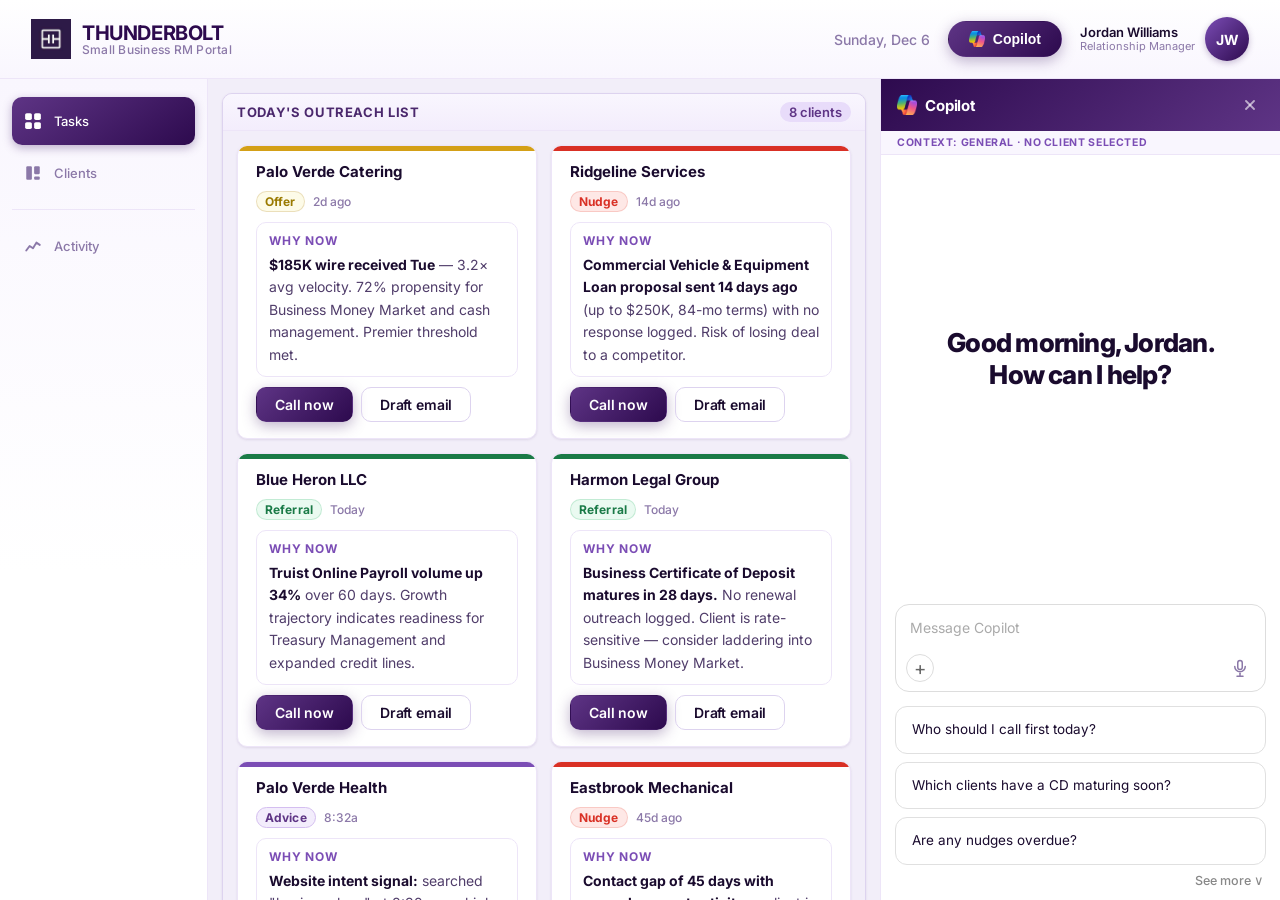
==== protogen/index.html @ 4c299d79 "Refactored files. Also added Truist Small Business Product Catalog with detailed product information" ====
<!DOCTYPE html>
<html lang="en">
<head>
<meta charset="UTF-8">
<meta name="viewport" content="width=device-width, initial-scale=1.0">
<title>RM Portal — Truist</title>
<link rel="preconnect" href="https://fonts.googleapis.com">
<link rel="preconnect" href="https://fonts.gstatic.com" crossorigin>
<link href="https://fonts.googleapis.com/css2?family=Inter:wght@400;500;600;700&display=swap" rel="stylesheet">
<link rel="stylesheet" href="css/tokens.css">
<link rel="stylesheet" href="css/layout.css">
<link rel="stylesheet" href="css/components.css">
</head>
<body>
<div id="app">
  <div class="topbar" id="topbar"></div>
  <div class="layout">
    <nav class="sidebar" id="sidebar"></nav>
    <main class="main" id="main"></main>
    <aside class="cp-panel" id="copilot"></aside>
  </div>
</div>
<div class="overlay off" id="overlay" onclick="if(event.target===this)closeModal()">
  <div class="modal" id="modal"></div>
</div>
<div class="toast off" id="toast"></div>

<script src="js/utils.js"></script>
<script src="js/data.js"></script>
<script src="js/state.js"></script>
<script src="js/views.js"></script>
<script src="js/copilot.js"></script>
<script src="js/app.js"></script>
</body>
</html>
---- protogen/css/tokens.css ----
/* ── TOKENS ──────────────────────────────────────────────── */
:root {
  --p950:#150428; --p900:#2D0A4E; --p800:#4B286D;
  --p700:#5E3485; --p600:#7B4DB5; --p500:#9B6FCC;
  --p400:#B898DC; --p300:#D4BEF0; --p200:#E8DCFA;
  --p100:#F3EDFC; --p50:#F9F6FE;
  --bg:#F2EEF9; --sur:#fff;
  --bdr:#DDD3EF; --bdr-l:#EDE5F8;
  --tx:#1A0B2E; --tx2:#503D6A; --tx3:#8B78A8;
  --red:#D93025; --red-l:#FEE8E6; --red-s:#E74C3C;
  --amb:#9A7A00; --amb-l:#FDFBE8; --amb-s:#D4A017;
  --grn:#1A7A47; --grn-l:#EAFAF1; --grn-d:#27AE60;
  --gray-d:#A09CB0;
  --rmd:10px; --rlg:14px; --rfull:9999px;
  --ssm:0 1px 3px rgba(75,40,109,.08),0 1px 2px rgba(75,40,109,.04);
  --smd:0 4px 16px rgba(75,40,109,.10),0 2px 4px rgba(75,40,109,.06);
  --spur:0 4px 14px rgba(75,40,109,.35);
}
*,*::before,*::after{box-sizing:border-box;margin:0;padding:0}
html,body{height:100%;overflow:hidden}
body{font-family:'Inter',-apple-system,BlinkMacSystemFont,sans-serif;background:var(--bg);color:var(--tx);-webkit-font-smoothing:antialiased;height:100vh;display:flex;flex-direction:column}
---- protogen/css/layout.css ----
/* ── APP SHELL ──────────────────────────────────────────── */
#app{display:flex;flex-direction:column;height:100vh;overflow:hidden}

/* ── TOPBAR ─────────────────────────────────────────────── */
.topbar{height:79px;border-bottom:1px solid var(--bdr-l);background:linear-gradient(180deg,#fff 0%,var(--p50) 100%);display:flex;align-items:center;padding:0 31px;gap:18px;flex-shrink:0;z-index:20}
.tb-logo{display:flex;flex-direction:row;align-items:center;gap:11px;cursor:pointer;text-decoration:none;line-height:1}
.tb-logo-text{display:flex;flex-direction:column;align-items:flex-start;gap:1px}
.tb-brand{font-size:20px;font-weight:700;color:var(--p900);letter-spacing:-.02em}
.tb-sub{font-size:12px;font-weight:500;color:var(--tx3);letter-spacing:.02em}
.tb-spacer{flex:1}
.tb-date{font-size:14px;font-weight:500;color:var(--tx3);white-space:nowrap}
.tb-cop{font-size:14px;font-weight:600;padding:9px 20px;border:1px solid var(--p300);border-radius:var(--rfull);color:var(--p700);cursor:pointer;background:#fff;display:flex;align-items:center;gap:6px;transition:all .15s;white-space:nowrap;user-select:none}
.tb-cop.on{background:linear-gradient(135deg,var(--p700),var(--p900));color:#fff;border-color:transparent;box-shadow:var(--spur)}
.tb-back{font-size:15px;font-weight:500;color:var(--tx3);cursor:pointer;display:flex;align-items:center;gap:4px;text-decoration:none}
.tb-back:hover{color:var(--p700)}
.tb-av{width:44px;height:44px;border-radius:50%;background:linear-gradient(135deg,var(--p600),var(--p900));display:flex;align-items:center;justify-content:center;font-size:14px;font-weight:700;color:#fff;flex-shrink:0;box-shadow:0 2px 6px rgba(75,40,109,.3)}
.tb-av-info{display:flex;flex-direction:column;line-height:1.2}
.tb-av-name{font-size:13px;font-weight:600;color:var(--tx)}
.tb-av-role{font-size:11px;color:var(--tx3)}

/* ── LAYOUT ─────────────────────────────────────────────── */
.layout{flex:1;display:flex;overflow:hidden}

/* ── SIDEBAR ─────────────────────────────────────────────── */
.sidebar{width:208px;border-right:1px solid var(--bdr-l);background:linear-gradient(180deg,var(--p50) 0%,#fff 60%);display:flex;flex-direction:column;align-items:flex-start;padding:18px 12px;gap:4px;flex-shrink:0}
.sb-ic{width:100%;height:48px;border-radius:var(--rmd);display:flex;align-items:center;gap:12px;padding:0 12px;color:var(--tx3);cursor:pointer;transition:all .15s;text-decoration:none;border:none;background:transparent;font-size:13px;font-weight:500}
.sb-ic:hover{background:var(--p100);color:var(--p700)}
.sb-ic svg{flex-shrink:0}
.sb-ic.on{background:linear-gradient(145deg,var(--p700),var(--p900));color:#fff;box-shadow:0 3px 10px rgba(75,40,109,.35)}
.sb-div{width:100%;height:1px;background:var(--bdr-l);margin:8px 0}

/* ── MAIN ───────────────────────────────────────────────── */
.main{flex:1;overflow-y:auto;display:flex;flex-direction:column;min-width:0}

/* ── COPILOT PANEL ──────────────────────────────────────── */
.cp-panel{width:400px;border-left:1px solid var(--bdr-l);display:flex;flex-direction:column;flex-shrink:0;background:#fff;transition:width .2s,opacity .2s}
.cp-panel.off{width:0;opacity:0;overflow:hidden;pointer-events:none;border:none}
.cp-hd{height:52px;padding:0 16px;background:linear-gradient(140deg,var(--p900),var(--p700));border-bottom:none;display:flex;align-items:center;justify-content:space-between;flex-shrink:0}
.cp-hd-l{display:flex;align-items:center;gap:8px}
.cp-hd-r{display:flex;align-items:center;gap:2px}
.cp-ic{width:24px;height:24px;display:flex;align-items:center;justify-content:center;flex-shrink:0}
.cp-ttl{font-size:15px;font-weight:700;color:#fff;letter-spacing:-.01em}
.cp-icon-btn{width:28px;height:28px;border:none;background:transparent;border-radius:6px;cursor:pointer;color:rgba(255,255,255,.6);display:flex;align-items:center;justify-content:center;transition:all .15s;flex-shrink:0}
.cp-icon-btn:hover{background:rgba(255,255,255,.15);color:#fff}
.cp-x{width:28px;height:28px;border:none;background:transparent;border-radius:6px;cursor:pointer;color:rgba(255,255,255,.6);display:flex;align-items:center;justify-content:center;transition:all .15s;flex-shrink:0}
.cp-x:hover{background:rgba(255,255,255,.15);color:#fff}
.cp-ctx{padding:5px 16px;border-bottom:1px solid var(--bdr-l);font-size:10.5px;font-weight:700;color:var(--p600);background:var(--p50);letter-spacing:.06em;text-transform:uppercase;flex-shrink:0;white-space:nowrap;overflow:hidden;text-overflow:ellipsis}
.cp-empty{flex:1;display:flex;flex-direction:column;align-items:center;justify-content:center;padding:0 24px 32px;pointer-events:none}
.cp-ask{font-size:26px;font-weight:800;color:var(--tx);text-align:center;line-height:1.2;letter-spacing:-.03em}
.cp-msgs{flex:1;padding:12px 14px 6px;display:flex;flex-direction:column;gap:10px;overflow-y:auto;min-height:0}
.msg{font-size:13.5px;line-height:1.65;padding:10px 13px;border-radius:14px}
.msg.usr{background:linear-gradient(135deg,var(--p700),var(--p600));color:#fff;align-self:flex-end;max-width:88%;box-shadow:0 2px 8px rgba(75,40,109,.22);border-bottom-right-radius:4px}
.msg.ast{background:#f5f5f5;color:var(--tx2);border-top-left-radius:4px}
.msg.typ{background:#f5f5f5;color:var(--tx3);letter-spacing:3px;align-self:flex-start;border-top-left-radius:4px}
.cp-in-area{padding:10px 14px 14px;background:#fff;flex-shrink:0}
.cp-in-wrap{border:1.5px solid #ddd;border-radius:14px;background:#fff;transition:border-color .15s,box-shadow .15s}
.cp-in-wrap:focus-within{border-color:var(--p400);box-shadow:0 0 0 3px rgba(155,111,204,.12)}
.cp-in{width:100%;font-size:14px;font-family:inherit;padding:12px 14px 6px;border:none;color:var(--tx);background:transparent;outline:none;resize:none;line-height:1.5;min-height:44px;max-height:120px;overflow-y:auto;display:block}
.cp-in::placeholder{color:#aaa}
.cp-in-toolbar{display:flex;align-items:center;justify-content:space-between;padding:4px 10px 8px}
.cp-in-plus{width:28px;height:28px;border-radius:50%;border:1.5px solid #ddd;background:#fff;display:flex;align-items:center;justify-content:center;font-size:19px;line-height:1;color:#666;cursor:pointer;transition:all .15s;font-family:inherit}
.cp-in-plus:hover{border-color:var(--p400);color:var(--p700)}
.cp-btn{width:30px;height:30px;background:transparent;border-radius:50%;display:flex;align-items:center;justify-content:center;color:var(--tx3);cursor:pointer;flex-shrink:0;border:none;font-family:inherit;transition:all .15s}
.cp-btn:hover{color:var(--p700);background:var(--p100)}
.cp-btn.listening{color:var(--red);animation:mic-pulse 1s ease-in-out infinite}
@keyframes mic-pulse{0%,100%{transform:scale(1);opacity:1}50%{transform:scale(1.18);opacity:.75}}
.cp-cards{padding:0 14px 12px;display:flex;flex-direction:column;gap:8px;flex-shrink:0}
.cp-card{border:1px solid #e0e0e0;border-radius:12px;padding:13px 16px;font-size:13.5px;color:var(--tx);cursor:pointer;background:#fff;transition:background .12s,border-color .12s;line-height:1.45;text-align:left;user-select:none;width:100%;font-family:inherit;box-shadow:none}
.cp-card:hover{background:#f9f9fc;border-color:var(--p300)}
.cp-card-link{color:var(--p700);font-weight:600}
.cp-see-more{text-align:right;font-size:12.5px;font-weight:500;color:#888;cursor:pointer;padding:0 2px;transition:color .12s;user-select:none;background:none;border:none;font-family:inherit;width:100%}
.cp-see-more:hover{color:var(--p700)}
---- protogen/css/components.css ----
/* ── CONTENT ─────────────────────────────────────────────── */
.content{padding:14px;display:flex;flex-direction:column;gap:11px}

/* ── STAT ROW ────────────────────────────────────────────── */
.stat-row{display:grid;grid-template-columns:repeat(3,1fr);gap:10px}
.stat-box{background:var(--sur);border:1px solid var(--bdr-l);border-radius:var(--rmd);padding:22px;position:relative;overflow:hidden}
.stat-box::before{content:'';position:absolute;top:0;left:0;right:0;height:3px;background:linear-gradient(90deg,var(--p400),var(--p600));border-radius:3px 3px 0 0}
.stat-n{font-size:36px;font-weight:700;color:var(--tx);margin-bottom:6px;letter-spacing:-.03em;line-height:1}
.stat-l{font-size:14px;font-weight:500;color:var(--tx3)}
.stat-n.warn{color:var(--red)}
.stat-box.is-warn::before{background:linear-gradient(90deg,var(--red-s),#C0392B)}
.stat-n.ok{color:var(--grn)}
.stat-box.is-ok::before{background:linear-gradient(90deg,var(--grn-d),var(--grn))}

/* ── LIST CARD ───────────────────────────────────────────── */
.lcard{border:1px solid var(--bdr);border-radius:var(--rmd);overflow:hidden;box-shadow:var(--ssm)}
.lcard-hd{padding:8px 14px;background:linear-gradient(180deg,var(--p50),var(--p100));border-bottom:1px solid var(--bdr-l);display:flex;align-items:center;justify-content:space-between}
.lcard-lbl{font-size:13px;font-weight:700;color:var(--p800);letter-spacing:.05em;text-transform:uppercase}
.lcard-ct{font-size:13px;font-weight:600;color:var(--p700);background:var(--p200);padding:2px 9px;border-radius:var(--rfull)}
.card-grid{display:grid;grid-template-columns:repeat(auto-fill,minmax(280px,1fr));gap:14px}
.ocard{background:var(--sur);border:1px solid var(--bdr-l);border-radius:var(--rmd);padding:16px 18px;cursor:pointer;transition:box-shadow .15s,border-color .15s;display:flex;flex-direction:column;gap:10px;position:relative;overflow:hidden;box-shadow:var(--ssm)}
.ocard::before{content:'';position:absolute;top:0;left:0;right:0;height:5px;border-radius:3px 3px 0 0;background:linear-gradient(90deg,var(--p400),var(--p600))}
.ocard.h-r{background:#fff}
.ocard.h-r::before{background:linear-gradient(90deg,var(--red-s),#C0392B)}
.ocard.h-a{background:#fff}
.ocard.h-a::before{background:linear-gradient(90deg,var(--amb-s),var(--amb))}
.ocard.rec-nudge::before{background:var(--red)}
.ocard.rec-prop::before{background:var(--amb-s)}
.ocard.rec-rules::before{background:var(--grn)}
.ocard.rec-rt::before{background:var(--p600)}
.ocard:hover{box-shadow:0 4px 16px rgba(75,40,109,.13);border-color:var(--p300)}
.ocard.done{opacity:.7;cursor:default;background:#fafafa}
.ocard.done:hover{box-shadow:var(--ssm);border-color:var(--bdr-l)}
.done-row{display:flex;align-items:center;gap:8px;margin-top:2px}
.done-chip{font-size:11.5px;font-weight:600;padding:2px 9px;border-radius:var(--rfull);background:var(--grn-l);color:var(--grn);border:1px solid rgba(39,174,96,.25)}
.done-chip.pend{background:var(--amb-l);color:var(--amb);border-color:rgba(160,112,0,.25)}
.done-chip.dism{background:var(--red-l);color:var(--red);border-color:rgba(217,48,37,.25)}
.done-ts{font-size:11.5px;color:var(--tx3)}
.completed-hd{padding:10px 14px 7px;border-top:1px solid var(--bdr-l);background:var(--p50);display:flex;align-items:center;justify-content:space-between}
.completed-lbl{font-size:12px;font-weight:700;color:var(--tx3);letter-spacing:.05em;text-transform:uppercase}
.completed-ct{font-size:12px;font-weight:600;color:var(--tx3);background:#e8e8e8;padding:1px 8px;border-radius:var(--rfull)}
.ocard-top{display:flex;align-items:center}
.ocard-names{flex:1;min-width:0}
.ocard-pill-row{display:flex;align-items:center;gap:8px}
.ocard-co{font-size:15px;font-weight:700;color:var(--tx);white-space:nowrap;overflow:hidden;text-overflow:ellipsis}
.ocard-poc{font-size:12px;color:var(--tx3);margin-top:1px}
.ocard-why{font-size:13px;color:var(--tx2);line-height:1.5;display:-webkit-box;-webkit-line-clamp:2;line-clamp:2;-webkit-box-orient:vertical;overflow:hidden}
.ocard-footer{display:flex;align-items:center;justify-content:space-between;margin-top:2px}
.ocard-time{font-size:12px;color:var(--tx3);font-weight:500}

/* ── CLIENT ROWS ─────────────────────────────────────────── */
.crow{display:flex;align-items:center;gap:12px;padding:9px 14px;border-bottom:1px solid var(--bdr-l);cursor:pointer;position:relative;transition:background .12s}
.crow:last-child{border-bottom:none}
.crow:hover{background:var(--p50)}
.ns{position:absolute;left:0;top:0;bottom:0;width:3px}
.ns.r{background:var(--red-s)}
.ns.a{background:var(--amb-s)}
.cav{width:34px;height:34px;border-radius:50%;background:linear-gradient(135deg,var(--p200),var(--p300));display:flex;align-items:center;justify-content:center;font-size:11px;font-weight:700;color:var(--p800);flex-shrink:0;border:1.5px solid var(--p300)}
.cbody{flex:1;min-width:0}
.cname{font-size:15px;font-weight:600;color:var(--tx);margin-bottom:2px;letter-spacing:-.01em}
.ctrig{font-size:13px;color:var(--tx2);white-space:nowrap;overflow:hidden;text-overflow:ellipsis}
.cr-r{display:flex;flex-direction:column;align-items:flex-end;gap:4px;flex-shrink:0}
.chev{font-size:18px;color:var(--p400);line-height:1}
.ctime{font-size:10px;font-weight:500;color:var(--tx3)}

/* ── BADGES ──────────────────────────────────────────────── */
.badge{font-size:12px;font-weight:700;padding:2px 8px;border-radius:var(--rfull);letter-spacing:.01em;white-space:nowrap}
.b-rt{background:var(--p100);color:var(--p700);border:1px solid var(--p300)}
.b-prop{background:var(--amb-l);color:var(--amb);border:1px solid rgba(160,112,0,.2)}
.b-rules{background:var(--grn-l);color:var(--grn);border:1px solid rgba(39,174,96,.2)}
.b-nudge{background:var(--red-l);color:var(--red);border:1px solid rgba(231,76,60,.2)}

/* ── CLIENT WORKSPACE HEADER ─────────────────────────────── */
.ch{padding:13px 14px;border-bottom:1px solid var(--bdr-l);display:flex;align-items:center;gap:16px;flex-shrink:0;background:linear-gradient(180deg,var(--p50),#fff)}
.chav{width:50px;height:50px;border-radius:50%;background:linear-gradient(135deg,var(--p700),var(--p950));display:flex;align-items:center;justify-content:center;font-size:16px;font-weight:800;color:#fff;flex-shrink:0;box-shadow:0 3px 12px rgba(75,40,109,.3)}
.chname{font-size:18px;font-weight:700;color:var(--tx);letter-spacing:-.02em}
.chsub{font-size:13px;font-weight:500;color:var(--tx3);margin-top:2px}
.chbadges{display:flex;gap:6px;margin-top:6px;flex-wrap:wrap}

/* ── TAB BAR (hidden — state kept for Copilot context) ────── */
.tabs{display:none}
.tab{display:none}

/* ── SECTION DIVIDERS ───────────────────────────────────── */
.sec-div{display:flex;align-items:center;gap:10px;padding:20px 0 8px}
.sec-div-lbl{font-size:11px;font-weight:700;color:var(--p600);letter-spacing:.09em;text-transform:uppercase;white-space:nowrap;flex-shrink:0}
.sec-div-line{flex:1;height:1px;background:linear-gradient(90deg,var(--bdr),transparent)}

/* ── TAB CONTENT ─────────────────────────────────────────── */
.tcont{padding:14px;display:flex;flex-direction:column;gap:10px}
.two-col{display:grid;grid-template-columns:1fr 1fr;gap:9px}
.sblock{border:1px solid var(--bdr-l);border-radius:var(--rmd);padding:10px 12px;display:flex;flex-direction:column;gap:6px;background:var(--sur)}
.sbtitle{font-size:12px;font-weight:700;color:var(--p600);letter-spacing:.07em;text-transform:uppercase}
.sbbody{font-size:14px;color:var(--tx2);line-height:1.6}
.sbbody strong{font-weight:700;color:var(--tx)}
.tp-list{display:flex;flex-direction:column;gap:6px}
.tp-item{display:flex;gap:9px;font-size:14px;color:var(--tx2);line-height:1.55}
.tp-n{font-size:13px;font-weight:700;color:var(--p500);flex-shrink:0;width:16px;padding-top:1px}
.act-row{display:flex;gap:8px;flex-wrap:wrap}
.btn{padding:8px 18px;border-radius:var(--rmd);border:1px solid var(--bdr);font-size:14px;font-weight:600;color:var(--tx);background:transparent;cursor:pointer;font-family:inherit;transition:all .15s;letter-spacing:-.01em}
.btn:hover{border-color:var(--p400);color:var(--p700);background:var(--p50)}
.btn.pri{background:linear-gradient(135deg,var(--p700),var(--p900));color:#fff;border-color:transparent;box-shadow:var(--spur)}
.btn.pri:hover{background:linear-gradient(135deg,var(--p600),var(--p800));box-shadow:0 6px 18px rgba(75,40,109,.4)}

/* ── CONTEXT TAB ─────────────────────────────────────────── */
.cgrid{display:grid;grid-template-columns:1fr 1fr;gap:7px}
.citem{border:1px solid var(--bdr-l);border-radius:var(--rmd);padding:9px 10px}
.ckey{font-size:12px;font-weight:700;color:var(--tx3);text-transform:uppercase;letter-spacing:.06em;margin-bottom:4px}
.cval{font-size:15px;font-weight:600;color:var(--tx)}
.cval.sm{font-size:14px;font-weight:400;color:var(--tx2);line-height:1.5}

/* ── PORTFOLIO TAB ───────────────────────────────────────── */
.pi{display:flex;align-items:center;justify-content:space-between;padding:7px 0;border-bottom:1px solid var(--bdr-l)}
.pi:last-child{border-bottom:none}
.pi-name{font-size:15px;font-weight:500;color:var(--tx)}
.pi-meta{font-size:13px;color:var(--tx3);margin-top:2px}
.pi-badge{font-size:13px;font-weight:600;color:var(--p700);background:var(--p100);padding:3px 10px;border-radius:var(--rfull);border:1px solid var(--p300)}

/* ── LOG OUTCOME TAB ─────────────────────────────────────── */
.radio-grp{display:flex;gap:8px;flex-wrap:wrap}
.rchip{padding:7px 16px;border-radius:var(--rfull);border:1px solid var(--bdr);font-size:14px;font-weight:600;color:var(--tx3);cursor:pointer;transition:all .15s;user-select:none}
.rchip:hover{border-color:var(--p400);color:var(--p700)}
.rchip.s-conv{background:var(--grn-l);color:var(--grn);border-color:rgba(39,174,96,.3)}
.rchip.s-pend{background:var(--amb-l);color:var(--amb);border-color:rgba(160,112,0,.3)}
.rchip.s-dism{background:var(--red-l);color:var(--red);border-color:rgba(217,48,37,.3)}
.form-row{display:flex;flex-direction:column;gap:6px}
.form-lbl{font-size:13px;font-weight:600;color:var(--tx2)}
.fselect{font-size:14px;font-family:inherit;padding:7px 10px;border:1px solid var(--bdr);border-radius:var(--rmd);color:var(--tx);background:#fff;outline:none}
.fselect:focus{border-color:var(--p500);box-shadow:0 0 0 3px rgba(155,111,204,.18)}
.ftextarea{width:100%;font-size:14px;font-family:inherit;padding:10px 12px;border:1px solid var(--bdr);border-radius:var(--rmd);color:var(--tx);resize:none;outline:none;line-height:1.6;transition:border-color .15s}
.ftextarea:focus{border-color:var(--p500);box-shadow:0 0 0 3px rgba(155,111,204,.18)}

/* ── SEARCH BAR ──────────────────────────────────────────── */
.sbar{display:flex;align-items:center;gap:8px;padding:7px 13px;border-bottom:1px solid var(--bdr-l);background:var(--p50);flex-wrap:wrap}
.sinput{flex:1;min-width:140px;font-size:14px;font-family:inherit;padding:6px 12px 6px 30px;border:1px solid var(--bdr);border-radius:var(--rfull);color:var(--tx);background:url("data:image/svg+xml,%3Csvg width='13' height='13' viewBox='0 0 13 13' fill='none' xmlns='http://www.w3.org/2000/svg'%3E%3Ccircle cx='5.5' cy='5.5' r='4' stroke='%238B78A8' stroke-width='1.5'/%3E%3Cline x1='9' y1='9' x2='12' y2='12' stroke='%238B78A8' stroke-width='1.5' stroke-linecap='round'/%3E%3C/svg%3E") no-repeat 10px center,#fff;outline:none;transition:border-color .15s,box-shadow .15s}
.sinput:focus{border-color:var(--p500);box-shadow:0 0 0 3px rgba(155,111,204,.18)}
.sinput::placeholder{color:var(--tx3)}
.fpill{font-size:13px;font-weight:600;padding:4px 13px;border-radius:var(--rfull);border:1px solid var(--bdr);color:var(--tx3);cursor:pointer;white-space:nowrap;transition:all .15s;user-select:none}
.fpill:hover{border-color:var(--p400);color:var(--p700)}
.fpill.on{background:linear-gradient(135deg,var(--p700),var(--p900));color:#fff;border-color:transparent;box-shadow:0 2px 8px rgba(75,40,109,.28)}

/* ── BOOK GRID ───────────────────────────────────────────── */
.col-hd{display:grid;grid-template-columns:1fr 140px 1fr 1fr 2fr;gap:12px;align-items:center;padding:7px 13px;border-bottom:1px solid var(--bdr-l);background:#fff}
.col-l{font-size:12px;font-weight:700;color:var(--tx3);letter-spacing:.07em;text-transform:uppercase}
.bgrow{display:grid;grid-template-columns:1fr 140px 1fr 1fr 2fr;gap:12px;align-items:center;padding:10px 13px;border-bottom:1px solid var(--bdr-l);cursor:pointer;transition:background .12s;background:#fff}
.bgrow:last-child{border-bottom:none}
.bgrow:hover{background:var(--p50)}
.bgname{font-size:15px;font-weight:600;color:var(--tx);letter-spacing:-.01em;line-height:1.35}
.bgmeta{font-size:13px;font-weight:500;color:var(--tx3);margin-top:2px;line-height:1.35}
.hdot{display:none}
.rh-pill{display:inline-block;font-size:11.5px;font-weight:700;padding:2px 9px;border-radius:var(--rfull);letter-spacing:.02em}
.rh-risk{background:var(--red-l);color:var(--red);border:1px solid rgba(192,57,43,.2)}
.rh-attn{background:var(--amb-l);color:var(--amb);border:1px solid rgba(160,112,0,.2)}
.rh-ok{background:var(--grn-l);color:var(--grn);border:1px solid rgba(39,174,96,.2)}
.rh-inact{background:#F3F3F3;color:#666;border:1px solid #ddd}
.h-g{background:var(--grn-d)}
.h-a{background:var(--amb-s)}
.h-r{background:var(--red-s)}
.h-x{background:var(--gray-d)}

/* ── ACTIVITY ────────────────────────────────────────────── */
.arow{display:flex;align-items:flex-start;gap:13px;padding:9px 13px;border-bottom:1px solid var(--bdr-l);transition:background .12s;background:#fff}
.arow:last-child{border-bottom:none}
.arow:hover{background:var(--p50)}
.opill{width:26px;height:26px;border-radius:50%;display:flex;align-items:center;justify-content:center;font-size:11px;font-weight:700;flex-shrink:0;margin-top:1px}
.o-c{background:var(--grn-l);color:var(--grn);border:1.5px solid rgba(39,174,96,.25)}
.o-p{background:var(--amb-l);color:var(--amb);border:1.5px solid rgba(160,112,0,.25)}
.o-d{background:var(--red-l);color:var(--red);border:1.5px solid rgba(217,48,37,.3)}
.abody{flex:1}
.aclient{font-size:15px;font-weight:600;color:var(--tx);margin-bottom:2px;letter-spacing:-.01em}
.adesc{font-size:13px;color:var(--tx2);line-height:1.55}
.atime{font-size:12px;font-weight:600;color:var(--tx3);flex-shrink:0;padding-top:3px}

/* ── TIMELINE ─────────────────────────────────────────────── */
.tl-wrap{padding:8px 24px 24px 24px;display:flex;flex-direction:column}
.tl-item{display:grid;grid-template-columns:80px 24px 1fr;gap:0 16px;position:relative;min-height:80px}
.tl-item:not(:last-child) .tl-spine{background:var(--bdr-l)}
.tl-date{font-size:12px;font-weight:600;color:var(--tx3);text-align:right;padding-top:3px;line-height:1.3}
.tl-spine{display:flex;flex-direction:column;align-items:center;gap:0}
.tl-dot{width:24px;height:24px;border-radius:50%;flex-shrink:0;display:flex;align-items:center;justify-content:center;font-size:11px;font-weight:700;z-index:1}
.tl-line{flex:1;width:2px;background:var(--bdr-l);margin:2px 0}
.tl-card{background:#fff;border:1px solid var(--bdr-l);border-radius:var(--rmd);padding:12px 14px;margin-bottom:14px;box-shadow:var(--ssm)}
.tl-client{font-size:15px;font-weight:700;color:var(--tx);margin-bottom:5px}
.tl-client.link{color:var(--p700);cursor:pointer;}
.tl-client.link:hover{color:var(--p900)}
.tl-meta{display:flex;align-items:center;gap:8px;flex-wrap:wrap;margin-bottom:7px}
.tl-method{font-size:12px;color:var(--tx3);font-weight:500}
.tl-outcome{font-size:12px;font-weight:700;padding:2px 9px;border-radius:var(--rfull)}
.tl-out-c{background:var(--grn-l);color:var(--grn)}
.tl-out-p{background:var(--amb-l);color:var(--amb)}
.tl-out-d{background:var(--red-l);color:var(--red)}
.tl-notes{font-size:13px;color:var(--tx2);line-height:1.55}

/* ── MODAL ───────────────────────────────────────────────── */
.overlay{position:fixed;inset:0;background:rgba(21,4,40,.55);z-index:100;display:flex;align-items:center;justify-content:center;padding:20px;backdrop-filter:blur(4px)}
.overlay.off{display:none}
.modal{background:#fff;border-radius:var(--rlg);box-shadow:0 24px 64px rgba(21,4,40,.35);max-width:500px;width:100%;overflow:hidden;animation:mup .2s ease}
@keyframes mup{from{transform:translateY(12px);opacity:0}to{transform:translateY(0);opacity:1}}
.mhd{padding:18px 20px;background:linear-gradient(140deg,var(--p900),var(--p700));display:flex;align-items:center;justify-content:space-between}
.mttl{font-size:14px;font-weight:700;color:#fff;letter-spacing:-.01em}
.mx{font-size:20px;color:rgba(255,255,255,.6);cursor:pointer;line-height:1;transition:color .15s;background:transparent;border:none}
.mx:hover{color:#fff}
.mbody{padding:14px;display:flex;flex-direction:column;gap:10px}
.msec{display:flex;flex-direction:column;gap:6px}
.mlbl{font-size:12px;font-weight:700;color:var(--p600);text-transform:uppercase;letter-spacing:.06em}
.mval{font-size:15px;color:var(--tx2);line-height:1.55}
.mval.hi{color:var(--tx);font-weight:600;font-size:16px}
.mfooter{padding:10px 14px;border-top:1px solid var(--bdr-l);display:flex;gap:8px;justify-content:flex-end;background:var(--p50)}

/* ── TOAST ───────────────────────────────────────────────── */
.toast{position:fixed;bottom:24px;right:24px;background:var(--p900);color:#fff;padding:12px 20px;border-radius:var(--rmd);font-size:12px;font-weight:600;z-index:300;box-shadow:var(--spur);display:flex;align-items:center;gap:8px;transition:all .3s;animation:tup .3s ease}
@keyframes tup{from{transform:translateY(20px);opacity:0}to{transform:translateY(0);opacity:1}}
.toast.off{display:none}

/* ── EMPTY STATE ─────────────────────────────────────────── */
.empty{padding:34px;text-align:center;color:var(--tx3)}
.empty-ic{font-size:28px;margin-bottom:8px}
.empty-txt{font-size:15px;font-weight:500}
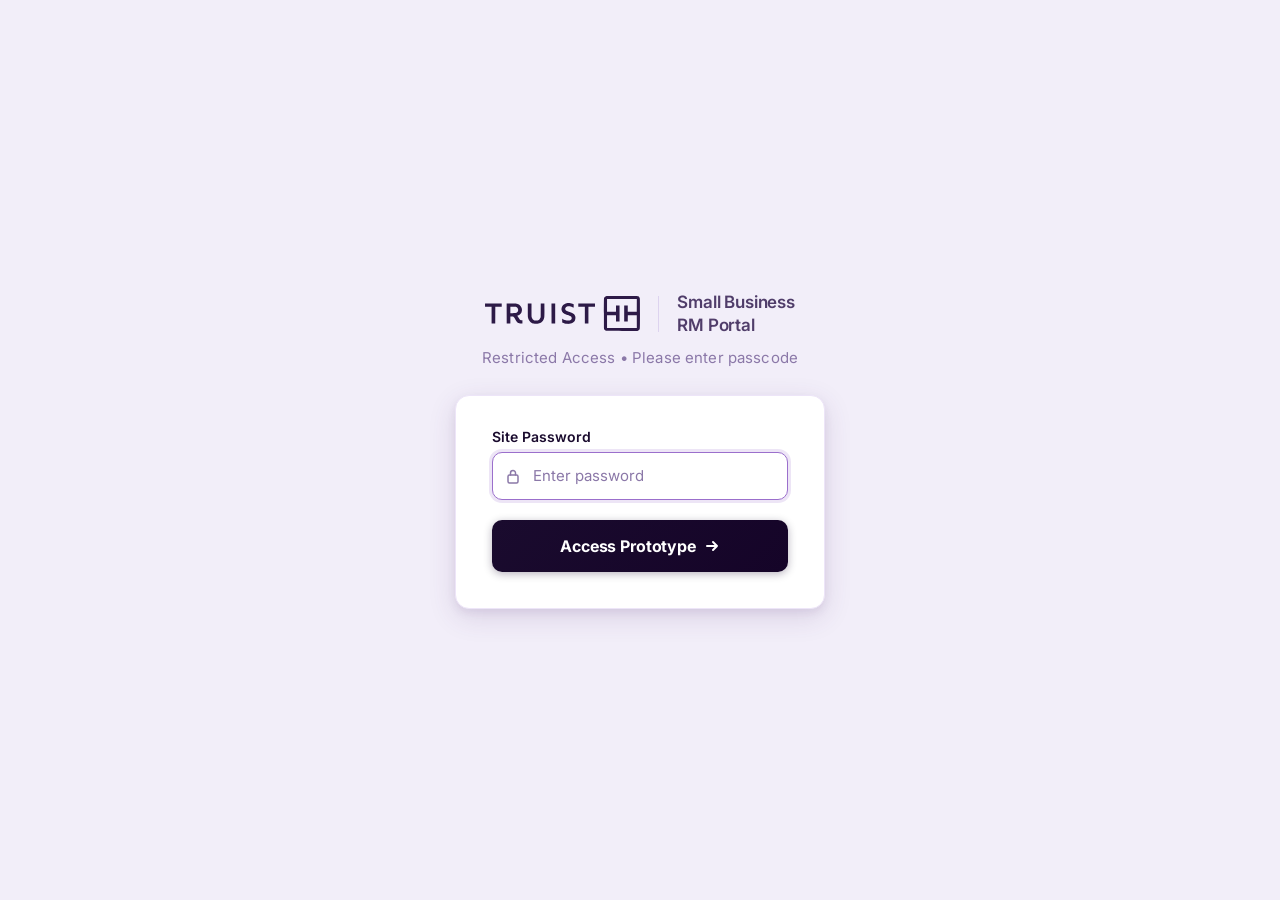
==== commit 36ce8081: "Add session authentication check in index.html" ====
--- a/protogen/index.html
+++ b/protogen/index.html
@@ -25,6 +25,7 @@
 </div>
 <div class="toast off" id="toast"></div>
 
+<script>if(!sessionStorage.getItem('proto_auth'))window.location.replace('login.html');</script>
 <script src="js/utils.js"></script>
 <script src="js/data.js"></script>
 <script src="js/state.js"></script>
--- a/protogen/css/components.css
+++ b/protogen/css/components.css
@@ -96,7 +96,7 @@
 .tp-list{display:flex;flex-direction:column;gap:6px}
 .tp-item{display:flex;gap:9px;font-size:14px;color:var(--tx2);line-height:1.55}
 .tp-n{font-size:13px;font-weight:700;color:var(--p500);flex-shrink:0;width:16px;padding-top:1px}
-.act-row{display:flex;gap:8px;flex-wrap:wrap}
+.act-row{display:flex;gap:8px;flex-wrap:wrap;margin-top:auto}
 .btn{padding:8px 18px;border-radius:var(--rmd);border:1px solid var(--bdr);font-size:14px;font-weight:600;color:var(--tx);background:transparent;cursor:pointer;font-family:inherit;transition:all .15s;letter-spacing:-.01em}
 .btn:hover{border-color:var(--p400);color:var(--p700);background:var(--p50)}
 .btn.pri{background:linear-gradient(135deg,var(--p700),var(--p900));color:#fff;border-color:transparent;box-shadow:var(--spur)}
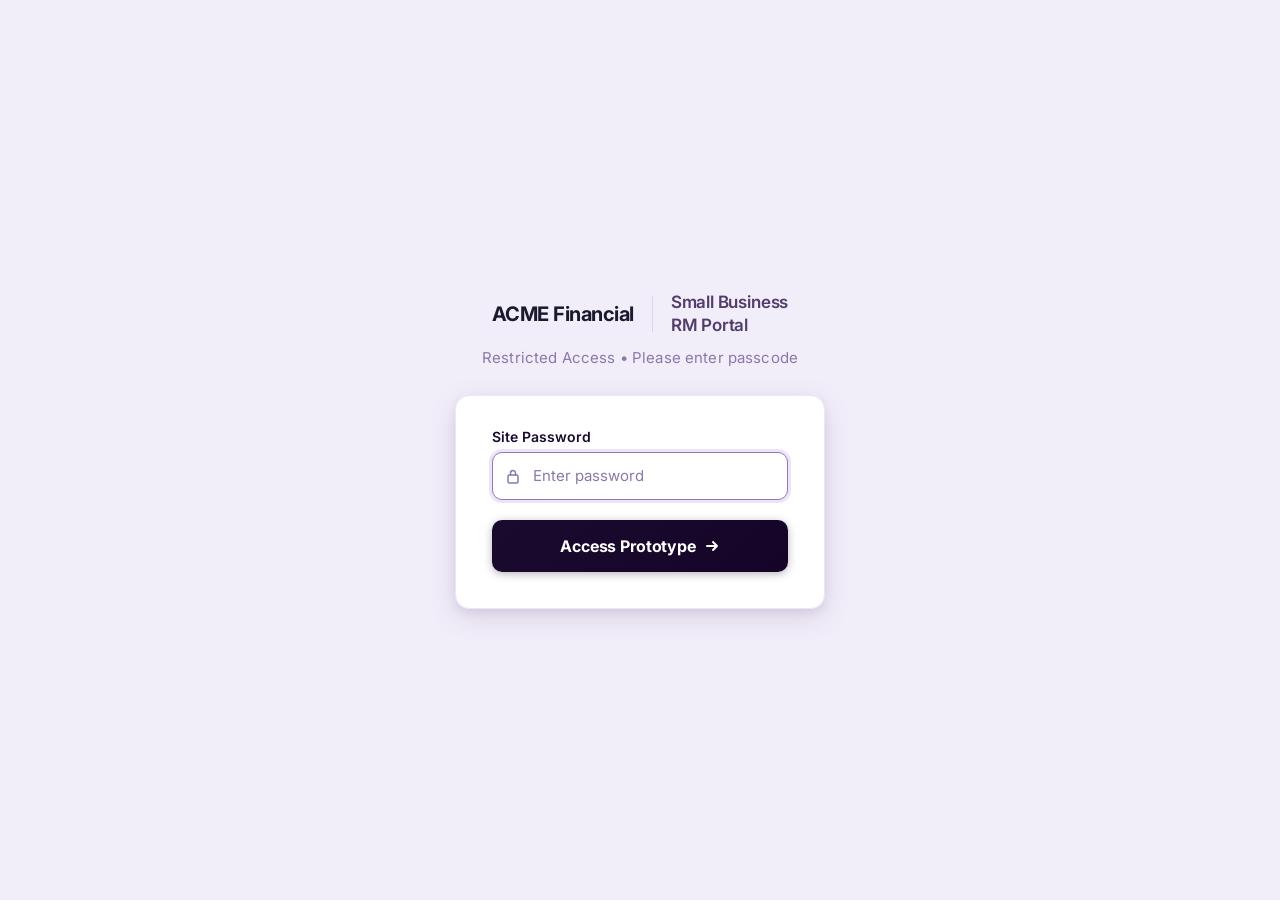
==== commit 202a308f: "Refactor branding from Truist to ACME Financial across multiple files, including updates to logos, t" ====
--- a/protogen/index.html
+++ b/protogen/index.html
@@ -3,7 +3,7 @@
 <head>
 <meta charset="UTF-8">
 <meta name="viewport" content="width=device-width, initial-scale=1.0">
-<title>RM Portal — Truist</title>
+<title>RM Portal — ACME Financial</title>
 <link rel="preconnect" href="https://fonts.googleapis.com">
 <link rel="preconnect" href="https://fonts.gstatic.com" crossorigin>
 <link href="https://fonts.googleapis.com/css2?family=Inter:wght@400;500;600;700&display=swap" rel="stylesheet">
